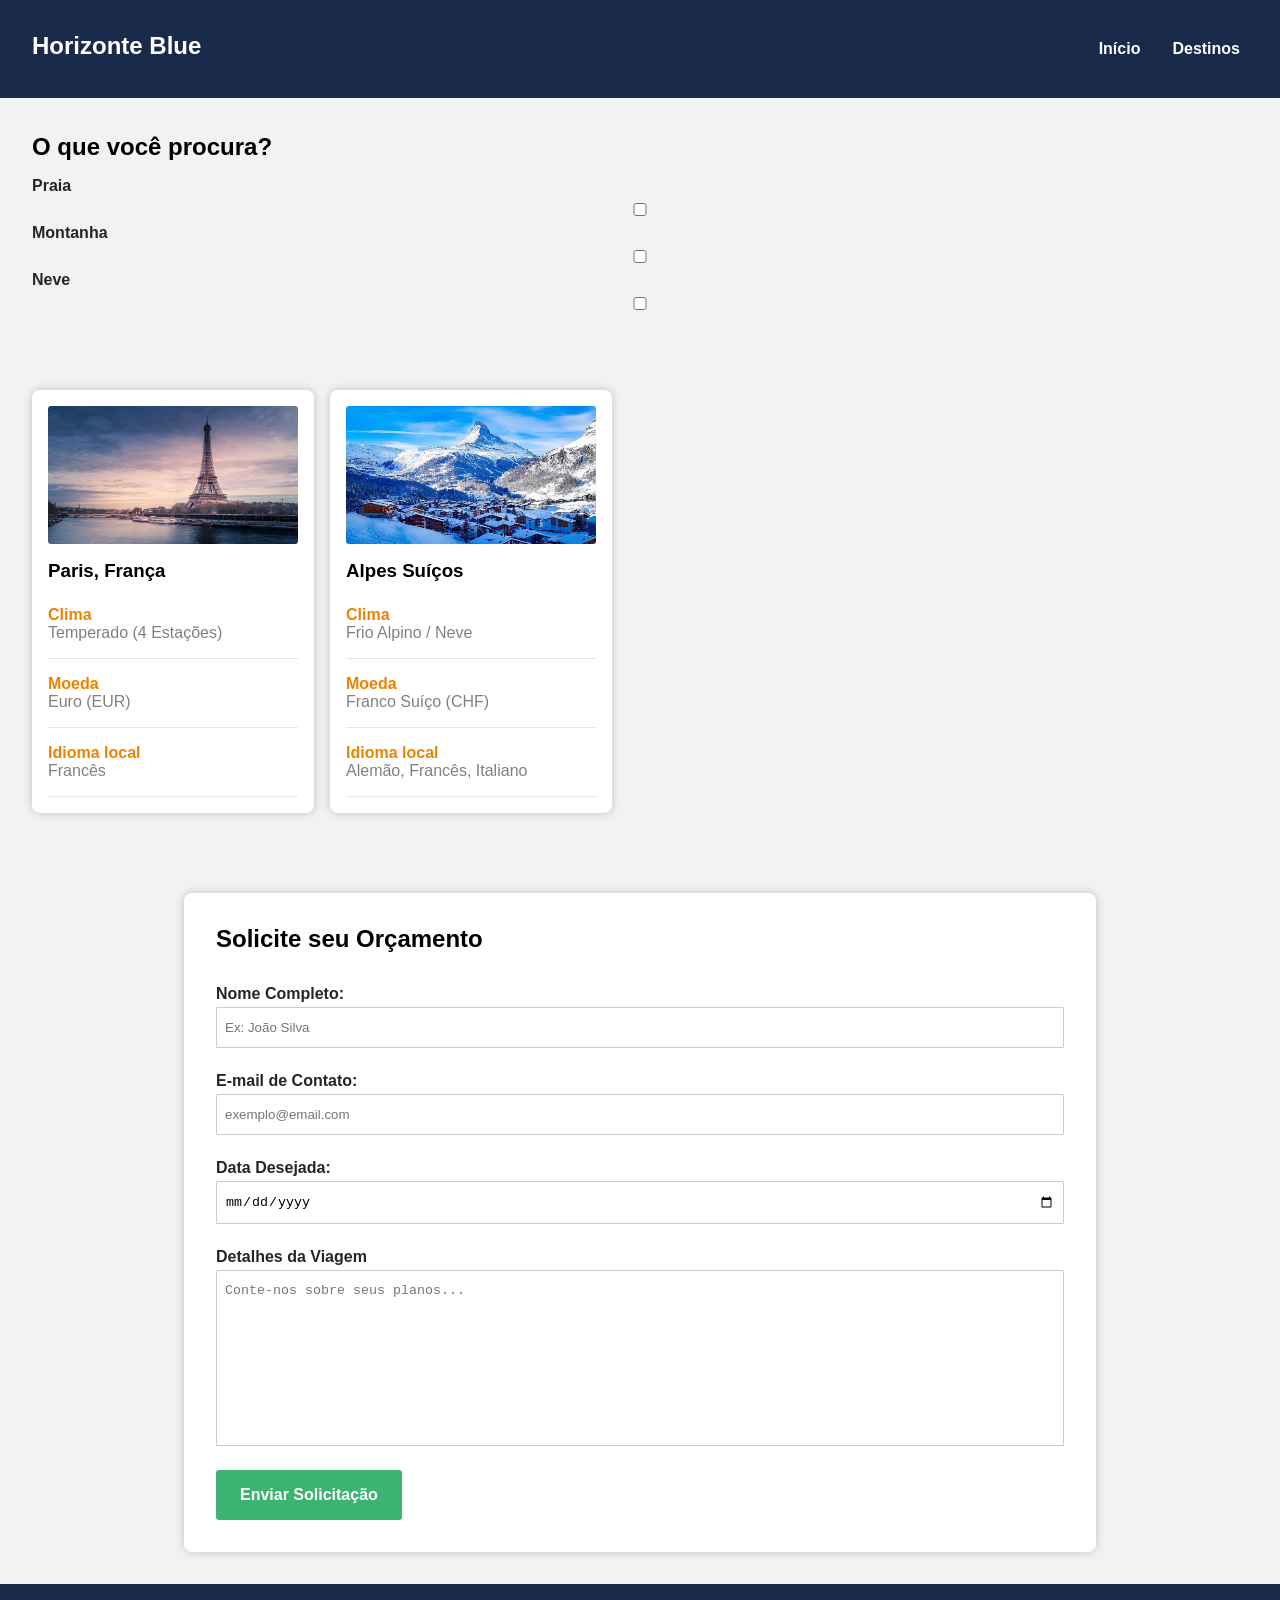
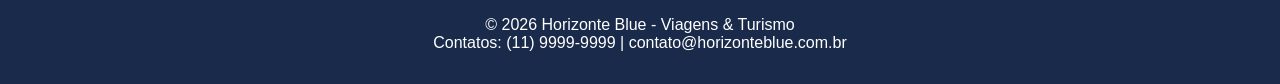
==== destinos.html @ 9d893366 "Add files via upload" ====
<!DOCTYPE html>
<html lang="en">
    <head>
        <meta charset="UTF-8">
        <meta name="viewport" content="width=device-width, initial-scale=1.0">

        <title>Horizonte Blue - Destinos</title>

        <link rel="stylesheet" type="text/css" href="global.css">
        <link rel="stylesheet" type="text/css" href="destinos.css">
    </head>
    <body>
        <header>
            <nav>
                <div>
                    <h1>Horizonte Blue</h1>
                </div>
                <div>
                    <ul>
                        <li><a href="./">Início</a></li>
                        <li><a href="./destinos.html">Destinos</a></li>
                    </ul>
                </div>
            </nav>
        </header>
        <main>
            <section>
                <h1>O que você procura?</h1>
                <div class="selecionar">
                    <label for="praia">Praia</label>
                    <input type="checkbox" name="praia" id="praia">
                    <label for="montanha">Montanha</label>
                    <input type="checkbox" name="montanha" id="montanha">
                    <label for="neve">Neve</label>
                    <input type="checkbox" name="neve" id="neve">
                </div>
            </section>
            <section>
                <div class="cards">
                    <article class="card">
                        <div>
                            <img src="paris.avif" alt="Paris, França">
                            <h3>Paris, França</h3>
                        </div>
                        <div>
                            <p><strong style="color: #ed8300;">Clima</strong><br>Temperado (4 Estações)</p>
                            <hr>
                            <p><strong style="color: #ed8300;">Moeda</strong><br>Euro (EUR)</p>
                            <hr>
                            <p><strong style="color: #ed8300;">Idioma local</strong><br>Francês</p>
                            <hr>
                        </div>
                    </article>
                    <article class="card">
                        <div>
                            <img src="alpes.jpg" alt="Alpes Suíços">
                            <h3>Alpes Suíços</h3>
                        </div>
                        <div>
                            <p><strong style="color: #ed8300;">Clima</strong><br>Frio Alpino / Neve</p>
                            <hr>
                            <p><strong style="color: #ed8300;">Moeda</strong><br>Franco Suíço (CHF)</p>
                            <hr>
                            <p><strong style="color: #ed8300;">Idioma local</strong><br>Alemão, Francês, Italiano</p>
                            <hr>
                        </div>
                    </article>
                </div>
            </section>
            <section>
                <div class="orcamento">
                    <div>
                        <h2>Solicite seu Orçamento</h2>
                    </div>
                    <div>
                        <form>
                            <div>
                                <label for="nome">Nome Completo:</label>
                                <input type="text" name="nome" id="nome" placeholder="Ex: João Silva" required>
                            </div>
                            <div>
                                <label for="email">E-mail de Contato:</label>
                                <input type="text" name="email" id="email" placeholder="exemplo@email.com" required>
                            </div>
                            <div>
                                <label for="data">Data Desejada:</label>
                                <input type="date" name="data" id="data" required>
                            </div>
                            <div>
                                <label for="detalhes">Detalhes da Viagem</label>
                                <textarea name="detalhes" id="detalhes" cols="30" rows="10" placeholder="Conte-nos sobre seus planos..."></textarea>
                            </div>
                            <button type="submit">Enviar Solicitação</button>
                        </form>
                    </div>
                </div>
            </section>
        </main>
        <footer>
            <div>
                <div>
                    <p>© 2026 Horizonte Blue - Viagens & Turismo</p>
                </div>
                <div>
                    <p>Contatos: (11) 9999-9999 | contato@horizonteblue.com.br</p>
                </div>
            </div>
        </footer>
    </body>
</html>
---- global.css ----
* {
    margin: 0;
    z-index: 0;
    padding: 0;
    color: inherit;
    box-sizing: border-box;
}

:root {
    --primary: #1a2a4a;
    --text-color: white;
    --text-color-bg: black;
    --background-color: color-mix(in srgb, white 95%, black);;
}

body {
    display: flex;
    height: 100vh;
    min-width: fit-content;
    flex-direction: column;
    color: var(--text-color-bg);
    background: var(--background-color);
    font-family: Arial, Helvetica, sans-serif;
}

main {
    gap: 5rem;
    padding: 2rem;
    display: flex;
    flex-direction: column;
}

ul {
    list-style: none;
}

a {
    text-decoration: none;
}

header {
    z-index: 1;
    width: 100%;
    height: 101px;
    flex-shrink: 0;
    position: relative;
}

nav {
    width: 100%;
    display: flex;
    padding: 2rem;
    position: fixed;
    color: var(--text-color);
    background: var(--primary);
}

nav > div {
    width: 100%;
    justify-self: center;
}

nav > div:last-child {
    justify-content: flex-end;
}

nav > div > ul {
    gap: 1rem;
    width: 100%;
    height: 100%;
    display: flex;
    justify-content: flex-end;
}

nav > div > ul > li {
    height: 100%;
    display: flex;
    align-items: center;
}

nav > div > ul > li > a {
    width: 100%;
    height: 100%;
    padding: 8px;
    display: flex;
    font-weight: bold;
    align-items: center;
}

nav > div > ul > li > a:hover {
    color: black;
    cursor: pointer;
    transition: color 0.1s;
}

footer {
    width: 100%;
    padding: 2rem;
    margin-top: auto;
    color: var(--text-color);
    background: var(--primary);
}

footer > div {
    display: flex;
    align-items: center;
    flex-direction: column;
    justify-content: center;
}
---- destinos.css ----
.selecionar {
    gap: 0.5rem;
    display: flex;
    flex-direction: column;
}

.cards {
    gap: 1rem;
    width: 100%;
    display: flex;
    height: fit-content;
}

.card {
    gap: 1.5rem;
    display: flex;
    padding: 1rem;
    width: fit-content;
    flex-direction: column;
    border-radius: 0.5rem;
    background: white;
    box-shadow: 0 0 10px rgba(0, 0, 0, 0.2);
}

.card > div:not(:first-child) {
    color: gray;
}

.card > div {
    gap: 1em;
    display: flex;
    flex-direction: column;
}

.card > div > img {
    width: 250px;
    border-radius: 0.2rem;
    aspect-ratio: 1 / 0.55;
    background-size: contain;
}

.card hr {
    height: 1px;
    width: 100%;
    border: none;
    background: rgba(0, 0, 0, 0.1);
}

section {
    gap: 1rem;
    display: flex;
    flex-direction: column;
}

.orcamento {
    gap: 2rem;
    padding: 2rem;
    display: flex;
    width: 75%;
    background: white;
    align-self: center;
    flex-direction: column;
    border-radius: 0.5rem;
    box-shadow: 0 0 10px rgba(0, 0, 0, 0.2);
}

.orcamento > h2, label {
    color: #252525;
    font-weight: bold;
}

.orcamento form {
    gap: 1.5rem;
    display: flex;
    flex-direction: column;
}

.orcamento form > div {
    gap: 0.25rem;
    display: flex;
    flex-direction: column;
}

.orcamento form > div > input, textarea {
    padding: 0.75rem 0.5rem;
    border: 1px solid rgba(0, 0, 0, 0.2);
    border-radius: 0.1rem;
}

.orcamento form > div > textarea {
    resize: none;
}

.orcamento form > button {
    padding: 1rem 1.5rem;
    width: fit-content;
    font-weight: bold;
    font-size: 1rem;
    border: none;
    color: white;
    border-radius: 0.2rem;
    background: mediumseagreen;
}

.orcamento form > button:hover {
    cursor: pointer;
    background: #35a869;
    transition: background 0.1s;
}
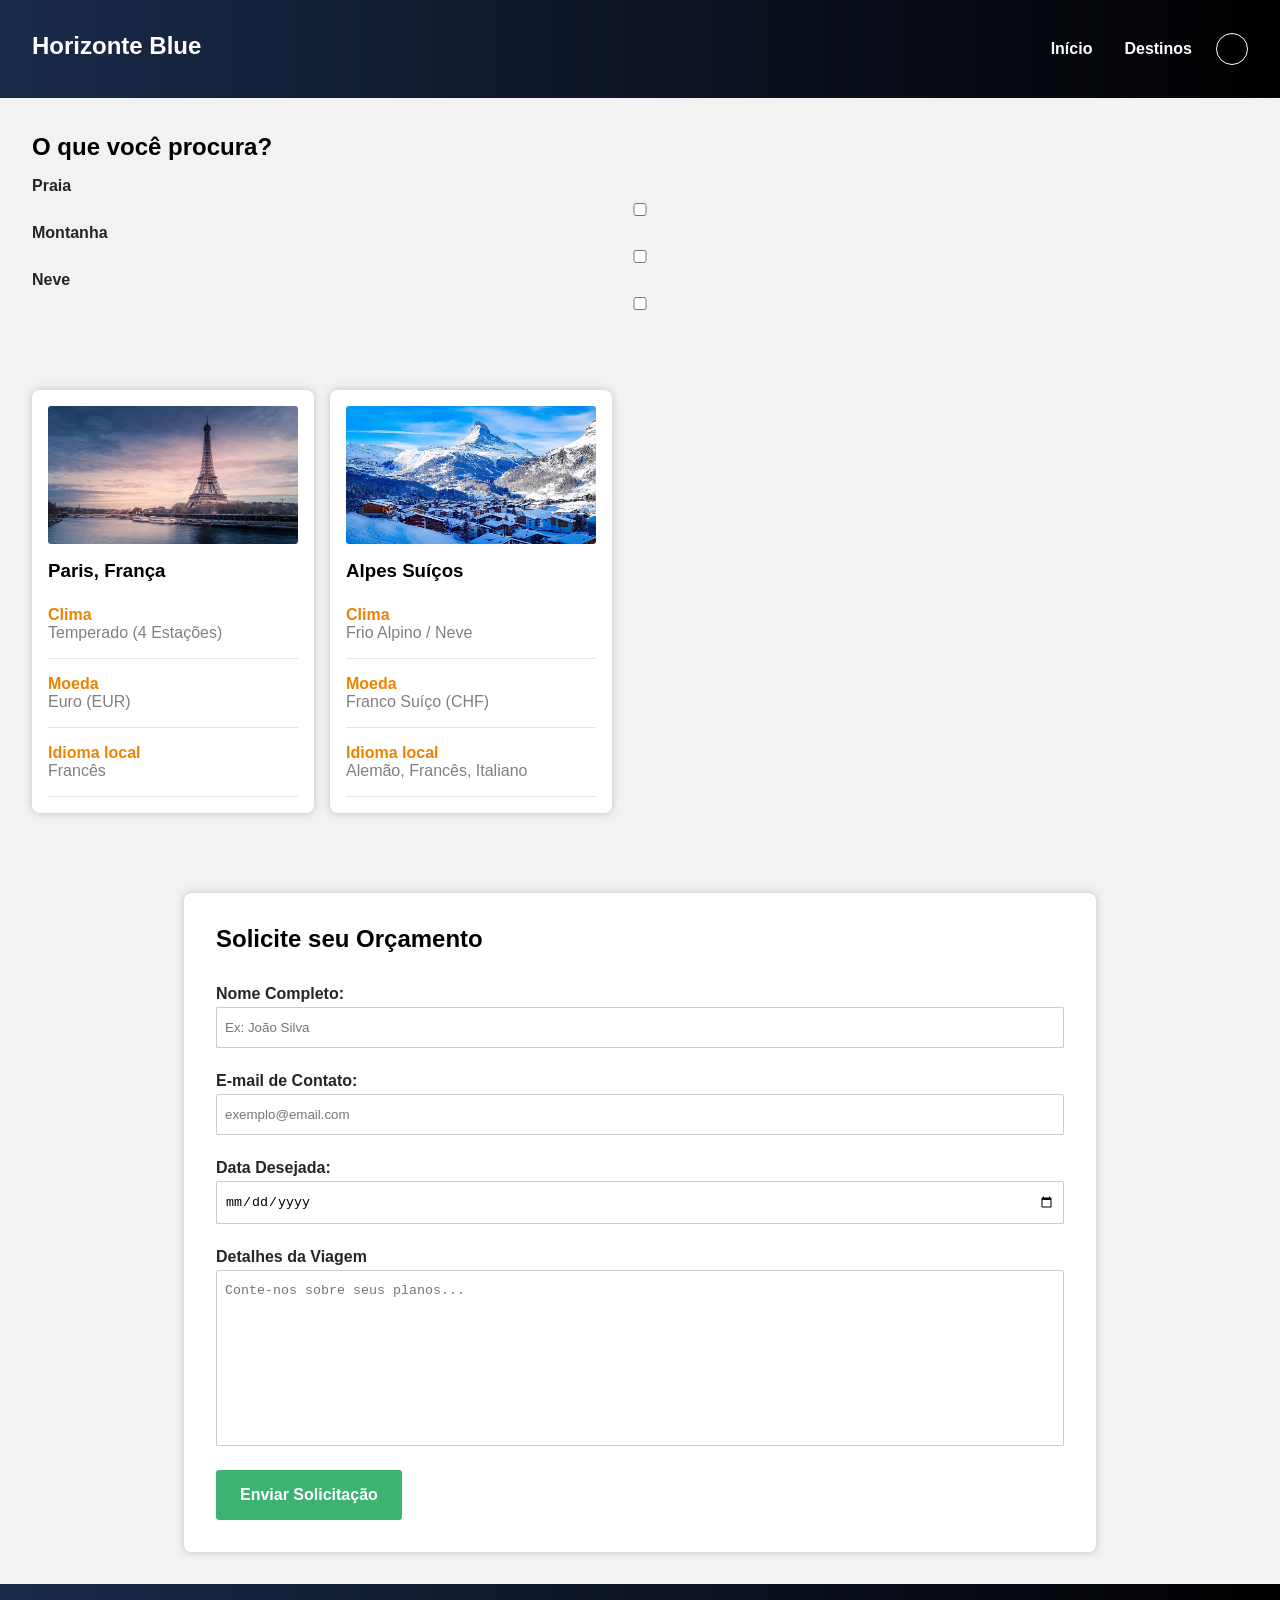
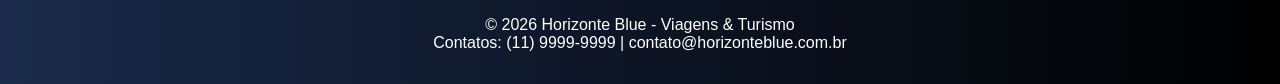
==== commit 97c32341: "adicionado: .gitignore; theme.js; orçamento.js. alterado: alphes.jpg, landpage.avif, paris.avif, glo" ====
--- a/destinos.html
+++ b/destinos.html
@@ -1,13 +1,16 @@
 <!DOCTYPE html>
-<html lang="en">
+<html lang>
     <head>
         <meta charset="UTF-8">
         <meta name="viewport" content="width=device-width, initial-scale=1.0">
 
         <title>Horizonte Blue - Destinos</title>
 
-        <link rel="stylesheet" type="text/css" href="global.css">
-        <link rel="stylesheet" type="text/css" href="destinos.css">
+        <link rel="stylesheet" type="text/css" href="styles/global.css">
+        <link rel="stylesheet" type="text/css" href="styles/destinos.css">
+
+        <script src="scripts/theme.js"></script>
+        <script src="scripts/orçamento.js"></script>
     </head>
     <body>
         <header>
@@ -19,6 +22,7 @@
                     <ul>
                         <li><a href="./">Início</a></li>
                         <li><a href="./destinos.html">Destinos</a></li>
+                        <li><button onclick="trocarTema()" id="trocar-tema"></button></li>
                     </ul>
                 </div>
             </nav>
@@ -39,7 +43,7 @@
                 <div class="cards">
                     <article class="card">
                         <div>
-                            <img src="paris.avif" alt="Paris, França">
+                            <img src="public/paris.avif" alt="Paris, França">
                             <h3>Paris, França</h3>
                         </div>
                         <div>
@@ -53,7 +57,7 @@
                     </article>
                     <article class="card">
                         <div>
-                            <img src="alpes.jpg" alt="Alpes Suíços">
+                            <img src="public/alpes.jpg" alt="Alpes Suíços">
                             <h3>Alpes Suíços</h3>
                         </div>
                         <div>
@@ -73,7 +77,7 @@
                         <h2>Solicite seu Orçamento</h2>
                     </div>
                     <div>
-                        <form>
+                        <form id="orcamento">
                             <div>
                                 <label for="nome">Nome Completo:</label>
                                 <input type="text" name="nome" id="nome" placeholder="Ex: João Silva" required>
--- a/styles/global.css
+++ b/styles/global.css
@@ -0,0 +1,139 @@
+* {
+    margin: 0;
+    z-index: 0;
+    padding: 0;
+    color: inherit;
+    box-sizing: border-box;
+}
+
+:root {
+    --primary: linear-gradient(to right, #1a2a4a, rgb(0, 0, 0));
+    --text-color: white;
+    --text-color-bg: black;
+    --table-bg-color: white;
+    --text-color-diff: #252525;
+    --background-color: color-mix(in srgb, white 95%, black);
+    --input-bg-color: white;
+}
+
+:root[data-theme="dark"] {
+    --primary: linear-gradient(to left, #1a2a4a, rgb(0, 0, 0));
+    --text-color: white;
+    --text-color-bg: white;
+    --text-color-diff: color-mix(in srgb, white 95%, black);
+    --background-color: color-mix(in srgb, black 95%, white);
+    --table-bg-color: color-mix(in srgb, var(--background-color) 95%, white);
+    --input-bg-color: color-mix(in srgb, var(--table-bg-color) 95%, white);
+}
+
+body {
+    display: flex;
+    height: 100vh;
+    min-width: fit-content;
+    flex-direction: column;
+    color: var(--text-color-bg);
+    background: var(--background-color);
+    font-family: Arial, Helvetica, sans-serif;
+}
+
+main {
+    gap: 5rem;
+    padding: 2rem;
+    display: flex;
+    flex-direction: column;
+}
+
+ul {
+    list-style: none;
+}
+
+a {
+    text-decoration: none;
+}
+
+header {
+    z-index: 1;
+    width: 100%;
+    height: 101px;
+    flex-shrink: 0;
+    position: relative;
+}
+
+nav {
+    width: 100%;
+    display: flex;
+    padding: 2rem;
+    position: fixed;
+    color: var(--text-color);
+    background: var(--primary);
+}
+
+nav > div {
+    width: 100%;
+    justify-self: center;
+}
+
+nav > div:last-child {
+    justify-content: flex-end;
+}
+
+nav > div > ul {
+    gap: 1rem;
+    width: 100%;
+    height: 100%;
+    display: flex;
+    justify-content: flex-end;
+}
+
+nav > div > ul > li {
+    height: 100%;
+    display: flex;
+    align-items: center;
+}
+
+nav > div > ul > li > a {
+    width: 100%;
+    height: 100%;
+    padding: 8px;
+    display: flex;
+    font-weight: bold;
+    align-items: center;
+}
+
+nav > div > ul > li > a:hover {
+    color: black;
+    cursor: pointer;
+    transition: color 0.1s;
+}
+
+footer {
+    width: 100%;
+    padding: 2rem;
+    margin-top: auto;
+    color: var(--text-color);
+    background: var(--primary);
+}
+
+footer > div {
+    display: flex;
+    align-items: center;
+    flex-direction: column;
+    justify-content: center;
+}
+
+#trocar-tema {
+    width: 2rem;
+    aspect-ratio: 1 / 1;
+    border-radius: 100%;
+    background-color: var(--text-color-bg);
+    border: solid 1px white;
+    transition: all 0.1s;
+}
+
+#trocar-tema:hover {
+    cursor: pointer;
+}
+
+:root[data-theme="dark"] #trocar-tema {
+    border: none;
+}
--- a/styles/destinos.css
+++ b/styles/destinos.css
@@ -0,0 +1,113 @@
+.selecionar {
+    gap: 0.5rem;
+    display: flex;
+    flex-direction: column;
+}
+
+.cards {
+    gap: 1rem;
+    width: 100%;
+    display: flex;
+    height: fit-content;
+}
+
+.card {
+    gap: 1.5rem;
+    display: flex;
+    padding: 1rem;
+    width: fit-content;
+    flex-direction: column;
+    border-radius: 0.5rem;
+    background: var(--table-bg-color);
+    box-shadow: 0 0 10px rgba(0, 0, 0, 0.2);
+}
+
+.card > div:not(:first-child) {
+    color: gray;
+}
+
+.card > div {
+    gap: 1em;
+    display: flex;
+    flex-direction: column;
+}
+
+.card > div > img {
+    width: 250px;
+    border-radius: 0.2rem;
+    aspect-ratio: 1 / 0.55;
+    background-size: contain;
+}
+
+.card hr {
+    height: 1px;
+    width: 100%;
+    border: none;
+    background: rgba(0, 0, 0, 0.1);
+}
+
+section {
+    gap: 1rem;
+    display: flex;
+    flex-direction: column;
+}
+
+.orcamento {
+    gap: 2rem;
+    padding: 2rem;
+    display: flex;
+    width: 75%;
+    background: var(--table-bg-color);
+    align-self: center;
+    flex-direction: column;
+    border-radius: 0.5rem;
+    box-shadow: 0 0 10px rgba(0, 0, 0, 0.2);
+}
+
+.orcamento > h2, label {
+    color: var(--text-color-diff);
+    font-weight: bold;
+}
+
+.orcamento form {
+    gap: 1.5rem;
+    display: flex;
+    flex-direction: column;
+}
+
+.orcamento form > div {
+    gap: 0.25rem;
+    display: flex;
+    flex-direction: column;
+}
+
+.orcamento form > div > input, textarea {
+    padding: 0.75rem 0.5rem;
+    border: 1px solid rgba(0, 0, 0, 0.2);
+    border-radius: 0.1rem;
+}
+
+.orcamento form > div > textarea {
+    resize: none;
+}
+
+.orcamento input, .orcamento textarea {
+    background: var(--input-bg-color);
+}
+
+.orcamento form > button {
+    padding: 1rem 1.5rem;
+    width: fit-content;
+    font-weight: bold;
+    font-size: 1rem;
+    border: none;
+    color: white;
+    border-radius: 0.2rem;
+    background: mediumseagreen;
+}
+
+.orcamento form > button:hover {
+    cursor: pointer;
+    background: #35a869;
+    transition: background 0.1s;
+}
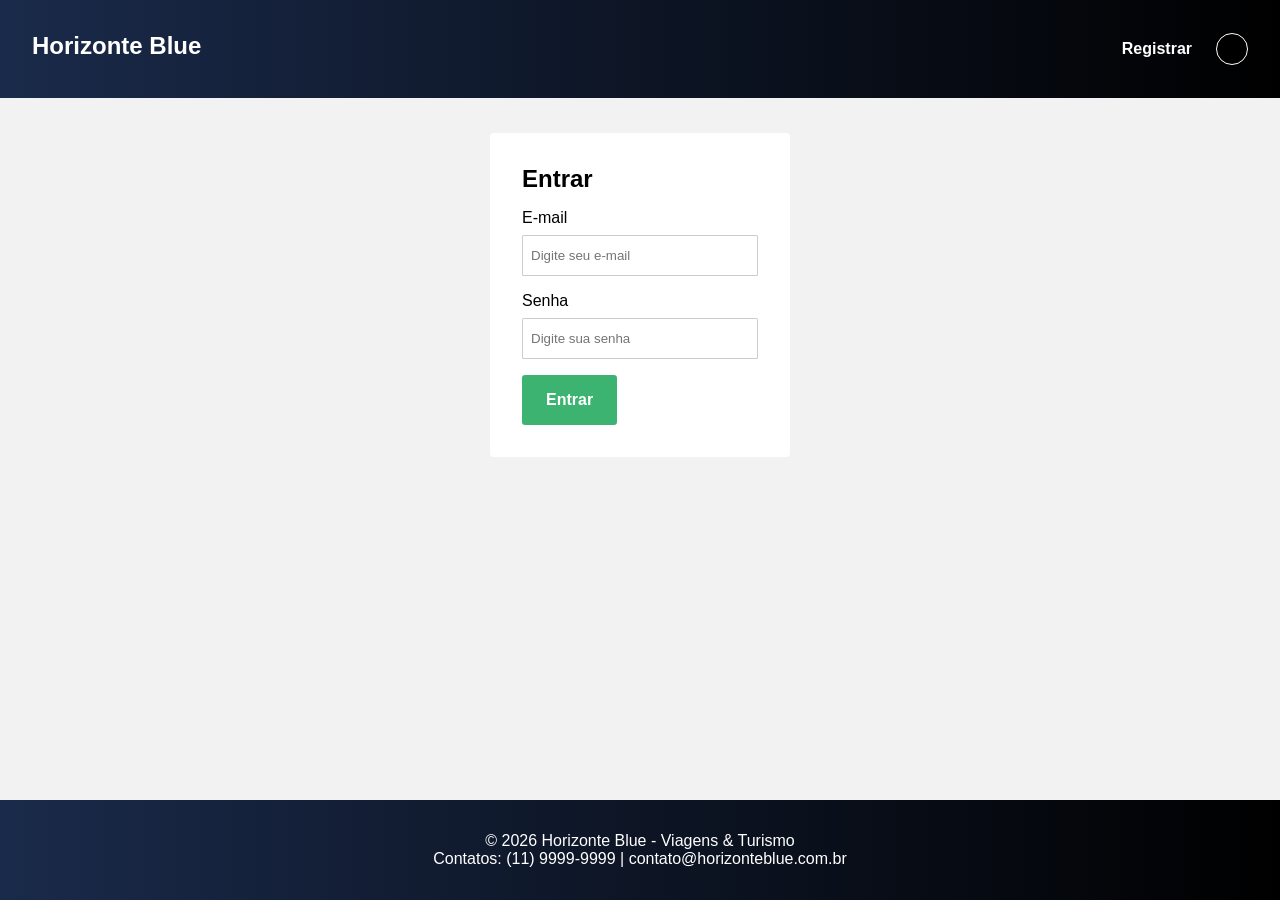
==== commit b35b67dd: "adicionado: cadastro.html; cadastro.js; login.css; login.html; login.js. alterado: index.html; desti" ====
--- a/destinos.html
+++ b/destinos.html
@@ -11,6 +11,7 @@
 
         <script src="scripts/theme.js"></script>
         <script src="scripts/orçamento.js"></script>
+        <script src="scripts/login.js"></script>
     </head>
     <body>
         <header>
@@ -22,6 +23,7 @@
                     <ul>
                         <li><a href="./">Início</a></li>
                         <li><a href="./destinos.html">Destinos</a></li>
+                        <li><a onclick="sair()" style="color: #e84242;">Sair</a></li>
                         <li><button onclick="trocarTema()" id="trocar-tema"></button></li>
                     </ul>
                 </div>
--- a/styles/global.css
+++ b/styles/global.css
@@ -26,9 +26,9 @@
     --input-bg-color: color-mix(in srgb, var(--table-bg-color) 95%, white);
 }
 
-body {
+html, body {
     display: flex;
-    height: 100vh;
+    min-height: 100vh;
     min-width: fit-content;
     flex-direction: column;
     color: var(--text-color-bg);
@@ -40,6 +40,7 @@
     gap: 5rem;
     padding: 2rem;
     display: flex;
+    height: 100%;
     flex-direction: column;
 }
 
